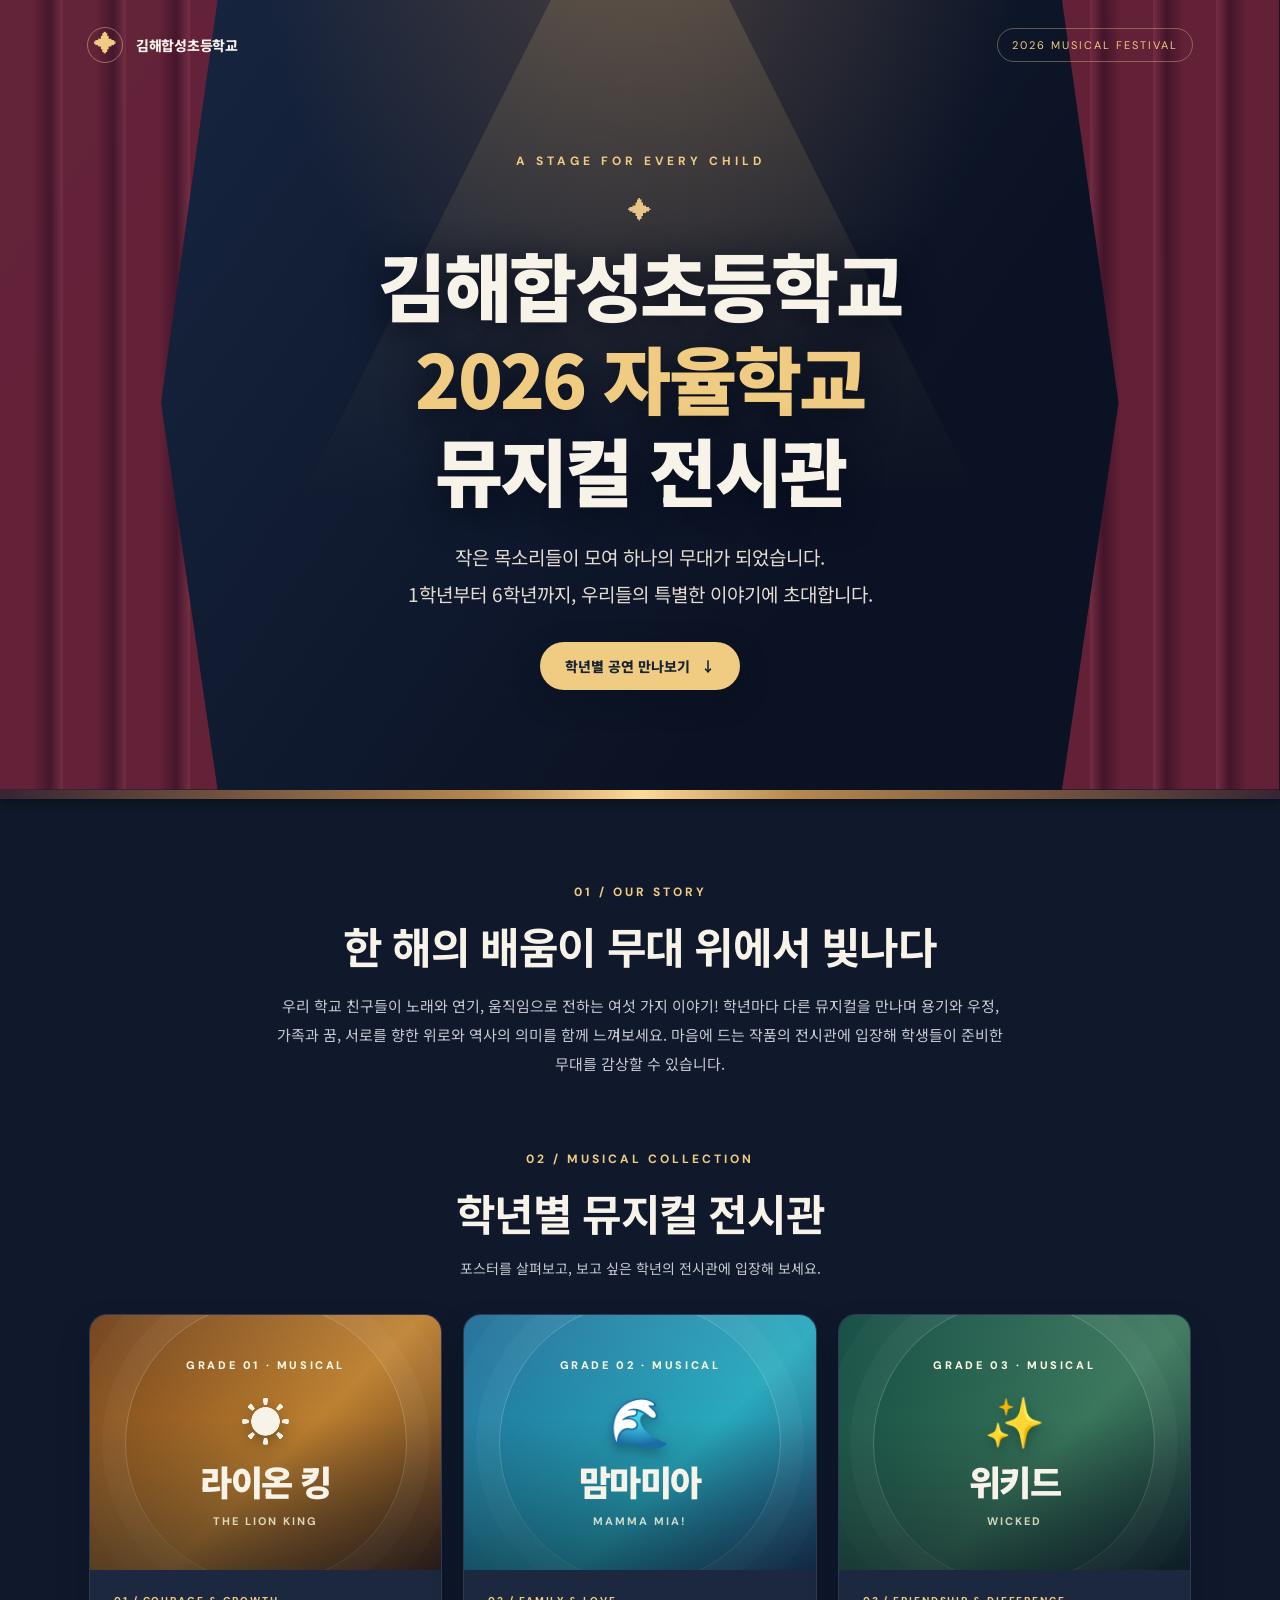
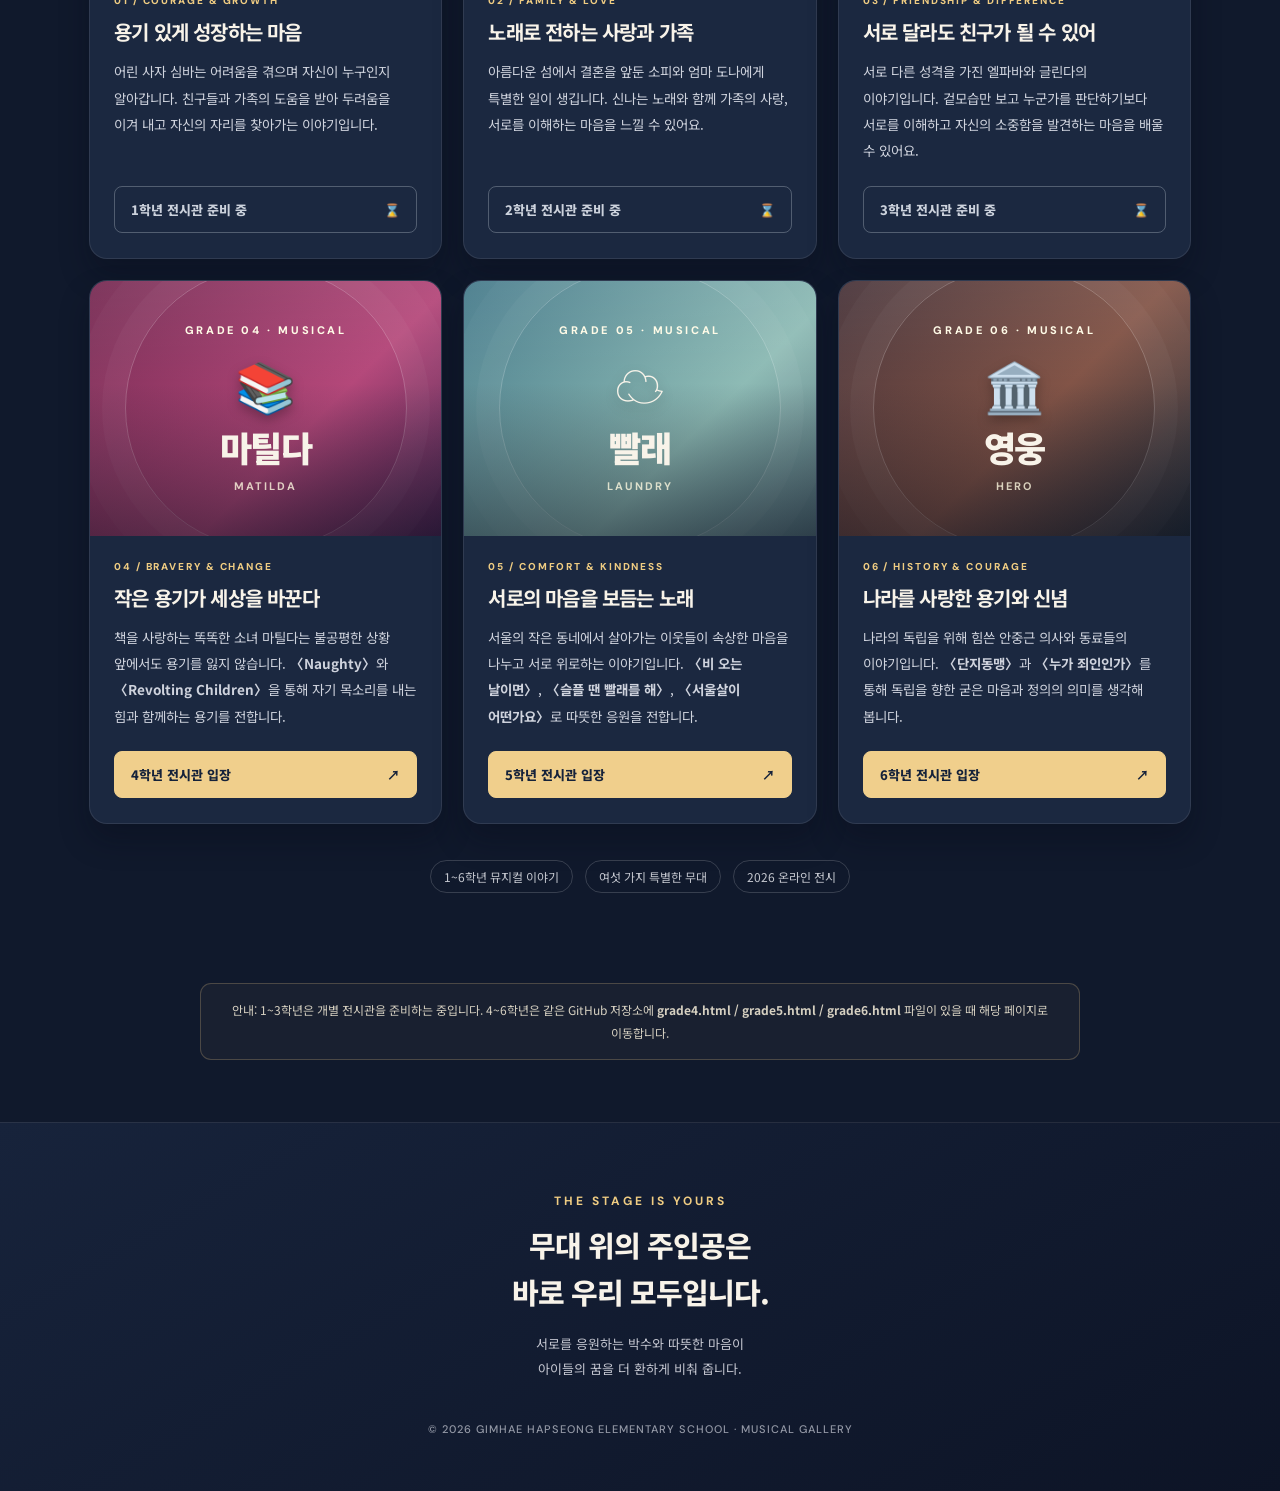
==== index.html @ 102bfb81 "Add files via upload" ====
<!doctype html>
<html lang="ko">
<head>
  <meta charset="utf-8" />
  <meta name="viewport" content="width=device-width, initial-scale=1" />
  <meta name="theme-color" content="#111b32" />
  <meta name="description" content="김해합성초등학교 2026 자율학교 뮤지컬 전시관. 1학년부터 6학년까지, 학생들이 만든 특별한 무대를 만나보세요." />
  <title>김해합성초등학교 2026 자율학교 뮤지컬 전시관</title>
  <style>
    @import url('https://fonts.googleapis.com/css2?family=DM+Sans:wght@400;500;600;700;800&family=Noto+Sans+KR:wght@400;500;600;700;800;900&display=swap');
    :root{color-scheme:dark;--navy:#111b32;--navy2:#17223a;--gold:#efcc82;--ink:#f8f3e9;--muted:#c7c8d1;--line:#ffffff2b}
    *{box-sizing:border-box}html{scroll-behavior:smooth}body{margin:0;background:#10192c;color:var(--ink);font-family:'Noto Sans KR',sans-serif;word-break:keep-all}a{color:inherit;text-decoration:none}button{font:inherit}a:focus-visible,button:focus-visible{outline:3px solid #ffd782;outline-offset:4px}header{position:relative;overflow:hidden;min-height:600px;background:radial-gradient(ellipse at 50% -18%,#9b704b6b 0,transparent 43%),linear-gradient(125deg,#182844,#0b1223 67%);isolation:isolate}header:before,header:after{content:"";position:absolute;inset:0 auto 0 0;width:17%;background:repeating-linear-gradient(90deg,#6b2339 0,#6b2339 15%,#4b162c 23%,#7e3047 29%);box-shadow:35px 0 80px #080d1cbb;opacity:.92;z-index:-1;clip-path:polygon(0 0,100% 0,74% 51%,100% 100%,0 100%)}header:after{left:auto;right:0;transform:scaleX(-1)}.spotlight{position:absolute;left:50%;top:-110px;transform:translateX(-50%);width:min(680px,80vw);height:610px;background:linear-gradient(#e9c37b33,#e9c37b09 80%,transparent);clip-path:polygon(45% 0,55% 0,100% 100%,0 100%);pointer-events:none;z-index:-1}.topbar{max-width:1160px;margin:auto;display:flex;align-items:center;justify-content:space-between;padding:27px 27px 0;gap:20px}.brand{display:flex;align-items:center;gap:13px;font-weight:800;font-size:14px;letter-spacing:-.3px}.brand-mark{width:36px;height:36px;border:1px solid #efcc8275;border-radius:50%;display:grid;place-items:center;color:var(--gold);font-family:serif;font-size:22px}.navlabel{font-family:'DM Sans',sans-serif;font-size:11px;letter-spacing:2px;color:var(--gold);border:1px solid #e9c88f60;border-radius:99px;padding:9px 14px}.hero{max-width:900px;padding:90px 24px 100px;margin:0 auto;text-align:center}.eyebrow{color:var(--gold);font-family:'DM Sans',sans-serif;font-weight:700;font-size:12px;letter-spacing:4px}.divider-star{color:#e8c586;font-size:24px;margin:22px auto 8px}.hero h1{font-size:clamp(34px,6vw,74px);line-height:1.25;letter-spacing:-2.6px;margin:12px auto 22px;font-weight:900;text-shadow:0 6px 35px #060a17}.hero h1 span{color:var(--gold)}.hero .sub{font-size:clamp(15px,2vw,19px);line-height:1.95;color:#e4dcd3;margin:0 auto 30px}.cta{display:inline-flex;gap:11px;align-items:center;justify-content:center;background:var(--gold);color:#1a2333;padding:14px 25px;border-radius:99px;font-weight:800;font-size:14px;box-shadow:0 10px 30px #080c174d;transition:transform .2s}.cta:hover{transform:translateY(-3px)}.stage-line{height:9px;background:linear-gradient(to right,#382433,#b6894e 38%,#ffda97 50%,#b6894e 62%,#382433);box-shadow:0 4px 10px #0007}.intro{max-width:820px;margin:0 auto;text-align:center;padding:85px 24px 45px}.section-num{font:700 12px 'DM Sans',sans-serif;color:var(--gold);letter-spacing:3px}.intro h2,.gallery h2{font-size:clamp(27px,3.8vw,43px);letter-spacing:-1.4px;margin:14px auto 15px}.intro p{color:var(--muted);line-height:1.95;font-size:15px;max-width:740px;margin:0 auto}.gallery{max-width:1150px;padding:28px 24px 90px;margin:auto}.gallery-heading{text-align:center;margin:0 0 36px}.gallery-heading p{color:var(--muted);font-size:14px}.cards{display:grid;grid-template-columns:repeat(3,minmax(0,1fr));gap:21px}.card{background:#1b2840;border:1px solid #ffffff17;border-radius:18px;overflow:hidden;box-shadow:0 16px 30px #050a1550;transition:transform .25s,border-color .25s;display:flex;flex-direction:column}.card:hover{transform:translateY(-6px);border-color:#d8b87980}.poster{min-height:255px;position:relative;display:flex;flex-direction:column;align-items:center;justify-content:center;text-align:center;padding:26px 16px;overflow:hidden;isolation:isolate}.poster:before{content:"";position:absolute;width:280px;height:280px;border-radius:50%;border:1px solid #ffffff39;box-shadow:0 0 0 23px #ffffff08,0 0 0 50px #ffffff06;z-index:-1}.poster:after{content:"";position:absolute;inset:0;background:linear-gradient(180deg,#ffffff10,transparent 40%,#060b1980);z-index:-1}.poster .grade{font:800 11px 'DM Sans',sans-serif;letter-spacing:2.6px;color:#fffbe7}.poster .symbol{font-size:49px;line-height:1.2;margin:18px 0 10px;filter:drop-shadow(0 5px 6px #0004)}.poster h3{font-size:clamp(27px,3vw,35px);line-height:1.3;margin:0;font-weight:900;letter-spacing:-1.5px}.poster .en{font:700 11px 'DM Sans',sans-serif;letter-spacing:2px;margin-top:10px;color:#fffae0c9}.lion{background:linear-gradient(135deg,#6d3b15,#bd802f 55%,#472b19)}.mamma{background:linear-gradient(135deg,#1e6a95,#28a9bd 60%,#1f456f)}.wicked{background:linear-gradient(135deg,#0a453c,#39765b 58%,#142f32)}.matilda{background:linear-gradient(135deg,#762b53,#b4487a 60%,#4d2553)}.laundry{background:linear-gradient(135deg,#477b8b,#8ebbb5 63%,#55737b)}.hero6{background:linear-gradient(135deg,#48343a,#825447 55%,#242f3a)}.card-body{padding:24px 24px 25px;display:flex;flex:1;flex-direction:column}.caption-label{font:800 10px 'DM Sans',sans-serif;letter-spacing:1.9px;color:var(--gold)}.card-body h4{font-size:20px;margin:10px 0 12px;letter-spacing:-.8px}.card-body p{font-size:13.5px;line-height:1.95;color:#cfd3dd;margin:0 0 22px;flex:1}.entry{display:flex;align-items:center;justify-content:space-between;width:100%;background:#f0cf8c;color:#15223a;font-weight:800;padding:13px 16px;border-radius:8px;font-size:13px;border:1px solid #f0cf8c;transition:background .2s}.entry:hover{background:#fff0bd}.entry.off{background:transparent;color:#ccd2dc;border:1px solid #d1d9e14d;cursor:not-allowed}.details{display:flex;justify-content:center;gap:12px;align-items:center;flex-wrap:wrap;margin:36px auto 0;color:#c4c7cf;font-size:12px}.tag{border:1px solid #ffffff2a;padding:7px 13px;border-radius:99px}.closing{background:linear-gradient(150deg,#17233b,#0d1426);border-top:1px solid #ffffff18;text-align:center;padding:70px 24px 55px}.closing .quote{font-size:clamp(20px,3vw,29px);line-height:1.6;font-weight:800;letter-spacing:-1px;margin:12px 0 18px}.closing p{color:#c5c7d1;font-size:13px;line-height:1.9}.closing small{display:block;margin-top:40px;color:#9398a5;font:500 11px 'DM Sans',sans-serif;letter-spacing:1px}.notice{max-width:880px;margin:0 auto 62px;border:1px solid #f0cf8c3b;border-radius:11px;background:#f0cf8c0a;color:#d6d0c1;padding:15px 21px;font-size:12px;line-height:1.9;text-align:center}@media(max-width:880px){.cards{grid-template-columns:repeat(2,minmax(0,1fr))}header{min-height:540px}.hero{padding:75px 23px 95px}}@media(max-width:570px){.topbar{padding:20px 19px 0}.brand{font-size:12px}.navlabel{font-size:9px;letter-spacing:1px;padding:8px 9px}.hero{padding:67px 24px 82px}.hero h1{letter-spacing:-1.6px}.hero .sub{font-size:14px}.cards{grid-template-columns:1fr;gap:18px}.poster{min-height:230px}.intro{padding:64px 20px 32px}.gallery{padding:18px 18px 52px}.gallery-heading{margin-bottom:25px}.card-body{padding:21px}.notice{margin:0 18px 48px}header:before,header:after{width:12%}}
    @media(prefers-reduced-motion:reduce){html{scroll-behavior:auto}.card,.cta{transition:none}}
  </style>
</head>
<body>
  <header>
    <div class="spotlight" aria-hidden="true"></div>
    <div class="topbar"><a class="brand" href="#top"><span class="brand-mark" aria-hidden="true">✦</span> 김해합성초등학교</a><span class="navlabel">2026 MUSICAL FESTIVAL</span></div>
    <div id="top" class="hero">
      <div class="eyebrow">A STAGE FOR EVERY CHILD</div><div class="divider-star" aria-hidden="true">✦</div>
      <h1>김해합성초등학교<br><span>2026 자율학교</span><br>뮤지컬 전시관</h1>
      <p class="sub">작은 목소리들이 모여 하나의 무대가 되었습니다.<br>1학년부터 6학년까지, 우리들의 특별한 이야기에 초대합니다.</p>
      <a class="cta" href="#gallery">학년별 공연 만나보기 <span aria-hidden="true">↓</span></a>
    </div>
  </header>
  <div class="stage-line" aria-hidden="true"></div>
  <main>
    <section class="intro" aria-labelledby="intro-title"><div class="section-num">01 / OUR STORY</div><h2 id="intro-title">한 해의 배움이 무대 위에서 빛나다</h2><p>우리 학교 친구들이 노래와 연기, 움직임으로 전하는 여섯 가지 이야기! 학년마다 다른 뮤지컬을 만나며 용기와 우정, 가족과 꿈, 서로를 향한 위로와 역사의 의미를 함께 느껴보세요. 마음에 드는 작품의 전시관에 입장해 학생들이 준비한 무대를 감상할 수 있습니다.</p></section>
    <section class="gallery" id="gallery" aria-labelledby="gallery-title"><div class="gallery-heading"><div class="section-num">02 / MUSICAL COLLECTION</div><h2 id="gallery-title">학년별 뮤지컬 전시관</h2><p>포스터를 살펴보고, 보고 싶은 학년의 전시관에 입장해 보세요.</p></div>
      <div class="cards">
        <article class="card"><div class="poster lion"><div class="grade">GRADE 01 · MUSICAL</div><div class="symbol" aria-hidden="true">☀️</div><h3>라이온 킹</h3><div class="en">THE LION KING</div></div><div class="card-body"><div class="caption-label">01 / COURAGE & GROWTH</div><h4>용기 있게 성장하는 마음</h4><p>어린 사자 심바는 어려움을 겪으며 자신이 누구인지 알아갑니다. 친구들과 가족의 도움을 받아 두려움을 이겨 내고 자신의 자리를 찾아가는 이야기입니다.</p><button class="entry off" type="button" disabled>1학년 전시관 준비 중 <span aria-hidden="true">⌛</span></button></div></article>
        <article class="card"><div class="poster mamma"><div class="grade">GRADE 02 · MUSICAL</div><div class="symbol" aria-hidden="true">🌊</div><h3>맘마미아</h3><div class="en">MAMMA MIA!</div></div><div class="card-body"><div class="caption-label">02 / FAMILY & LOVE</div><h4>노래로 전하는 사랑과 가족</h4><p>아름다운 섬에서 결혼을 앞둔 소피와 엄마 도나에게 특별한 일이 생깁니다. 신나는 노래와 함께 가족의 사랑, 서로를 이해하는 마음을 느낄 수 있어요.</p><button class="entry off" type="button" disabled>2학년 전시관 준비 중 <span aria-hidden="true">⌛</span></button></div></article>
        <article class="card"><div class="poster wicked"><div class="grade">GRADE 03 · MUSICAL</div><div class="symbol" aria-hidden="true">✨</div><h3>위키드</h3><div class="en">WICKED</div></div><div class="card-body"><div class="caption-label">03 / FRIENDSHIP & DIFFERENCE</div><h4>서로 달라도 친구가 될 수 있어</h4><p>서로 다른 성격을 가진 엘파바와 글린다의 이야기입니다. 겉모습만 보고 누군가를 판단하기보다 서로를 이해하고 자신의 소중함을 발견하는 마음을 배울 수 있어요.</p><button class="entry off" type="button" disabled>3학년 전시관 준비 중 <span aria-hidden="true">⌛</span></button></div></article>
        <article class="card"><div class="poster matilda"><div class="grade">GRADE 04 · MUSICAL</div><div class="symbol" aria-hidden="true">📚</div><h3>마틸다</h3><div class="en">MATILDA</div></div><div class="card-body"><div class="caption-label">04 / BRAVERY & CHANGE</div><h4>작은 용기가 세상을 바꾼다</h4><p>책을 사랑하는 똑똑한 소녀 마틸다는 불공평한 상황 앞에서도 용기를 잃지 않습니다. <strong>〈Naughty〉</strong>와 <strong>〈Revolting Children〉</strong>을 통해 자기 목소리를 내는 힘과 함께하는 용기를 전합니다.</p><a class="entry" href="grade4.html" aria-label="4학년 마틸다 전시관 입장">4학년 전시관 입장 <span aria-hidden="true">↗</span></a></div></article>
        <article class="card"><div class="poster laundry"><div class="grade">GRADE 05 · MUSICAL</div><div class="symbol" aria-hidden="true">☁️</div><h3>빨래</h3><div class="en">LAUNDRY</div></div><div class="card-body"><div class="caption-label">05 / COMFORT & KINDNESS</div><h4>서로의 마음을 보듬는 노래</h4><p>서울의 작은 동네에서 살아가는 이웃들이 속상한 마음을 나누고 서로 위로하는 이야기입니다. <strong>〈비 오는 날이면〉</strong>, <strong>〈슬플 땐 빨래를 해〉</strong>, <strong>〈서울살이 어떤가요〉</strong>로 따뜻한 응원을 전합니다.</p><a class="entry" href="grade5.html" aria-label="5학년 빨래 전시관 입장">5학년 전시관 입장 <span aria-hidden="true">↗</span></a></div></article>
        <article class="card"><div class="poster hero6"><div class="grade">GRADE 06 · MUSICAL</div><div class="symbol" aria-hidden="true">🏛️</div><h3>영웅</h3><div class="en">HERO</div></div><div class="card-body"><div class="caption-label">06 / HISTORY & COURAGE</div><h4>나라를 사랑한 용기와 신념</h4><p>나라의 독립을 위해 힘쓴 안중근 의사와 동료들의 이야기입니다. <strong>〈단지동맹〉</strong>과 <strong>〈누가 죄인인가〉</strong>를 통해 독립을 향한 굳은 마음과 정의의 의미를 생각해 봅니다.</p><a class="entry" href="grade6.html" aria-label="6학년 영웅 전시관 입장">6학년 전시관 입장 <span aria-hidden="true">↗</span></a></div></article>
      </div>
      <div class="details"><span class="tag">1~6학년 뮤지컬 이야기</span><span class="tag">여섯 가지 특별한 무대</span><span class="tag">2026 온라인 전시</span></div>
    </section>
    <div class="notice">안내: 1~3학년은 개별 전시관을 준비하는 중입니다. 4~6학년은 같은 GitHub 저장소에 <strong>grade4.html / grade5.html / grade6.html</strong> 파일이 있을 때 해당 페이지로 이동합니다.</div>
  </main>
  <footer class="closing"><div class="section-num">THE STAGE IS YOURS</div><div class="quote">무대 위의 주인공은<br>바로 우리 모두입니다.</div><p>서로를 응원하는 박수와 따뜻한 마음이<br>아이들의 꿈을 더 환하게 비춰 줍니다.</p><small>© 2026 GIMHAE HAPSEONG ELEMENTARY SCHOOL · MUSICAL GALLERY</small></footer>
</body>
</html>
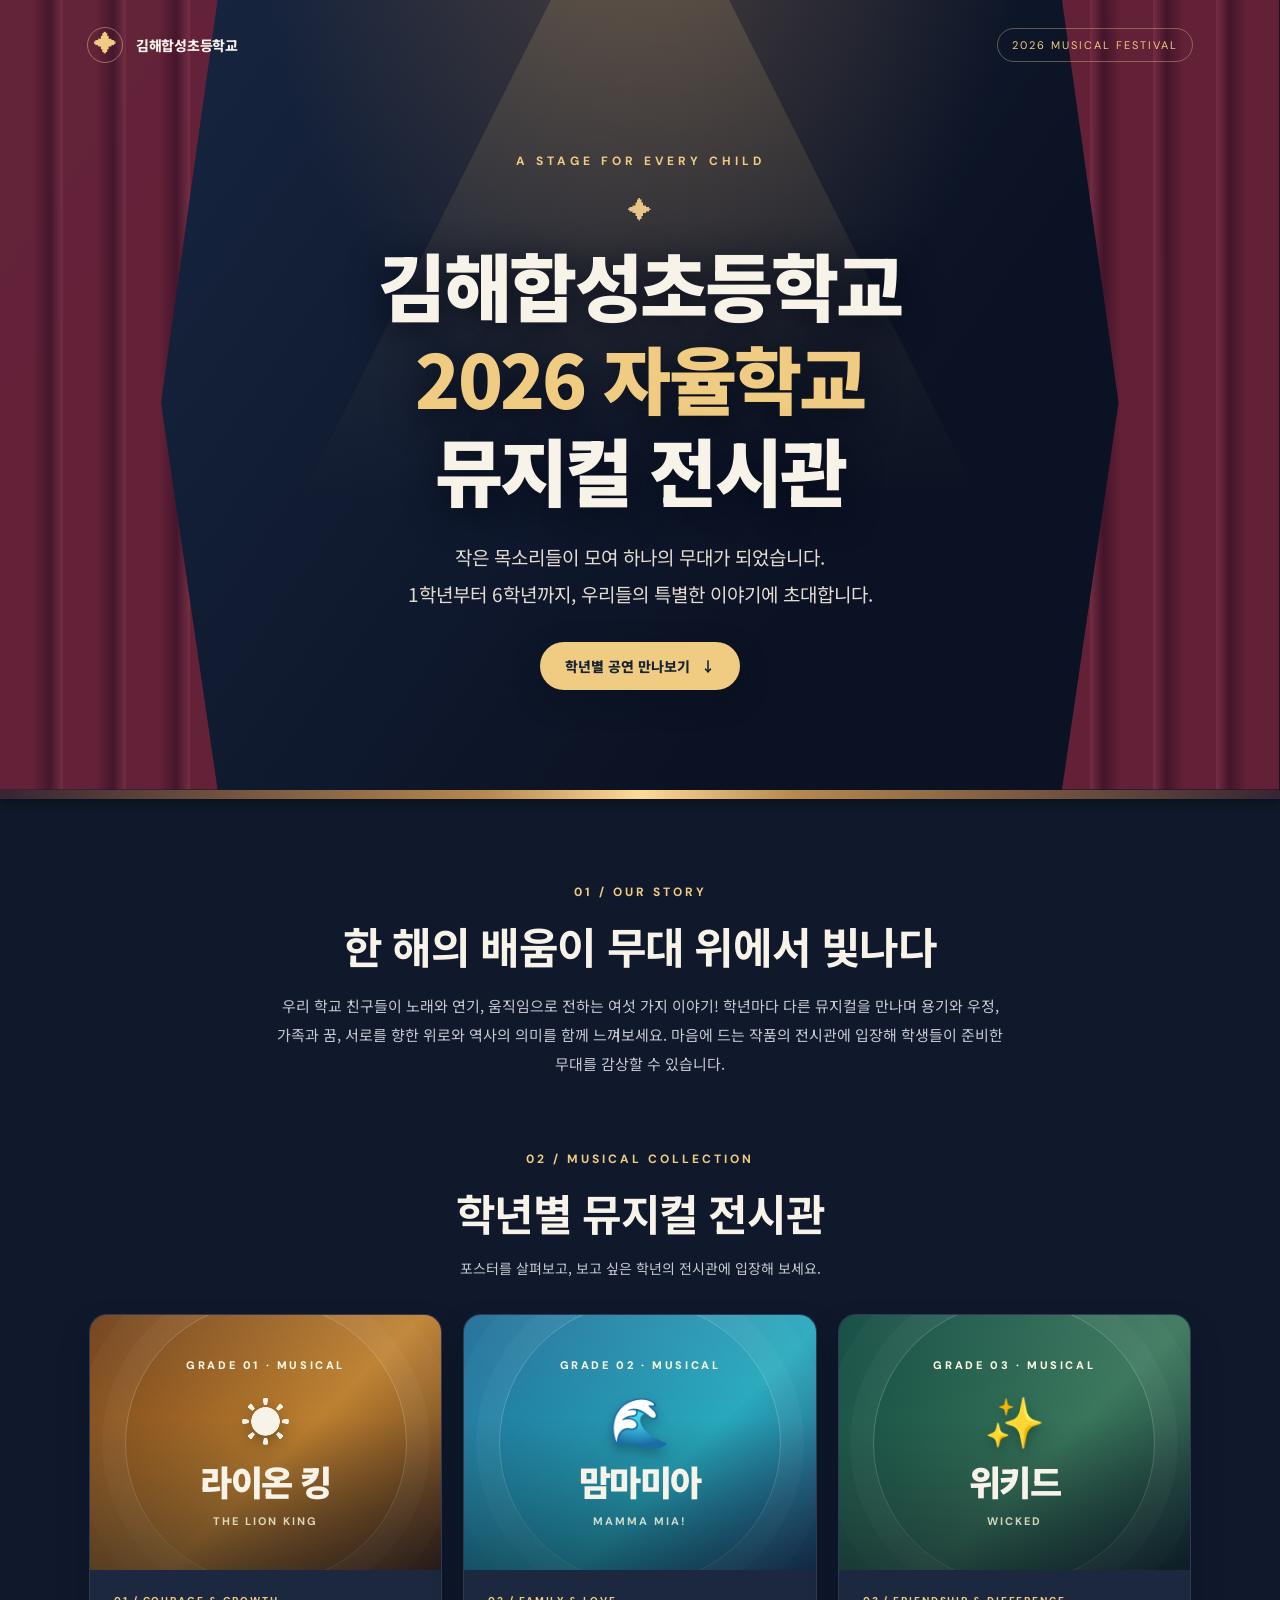
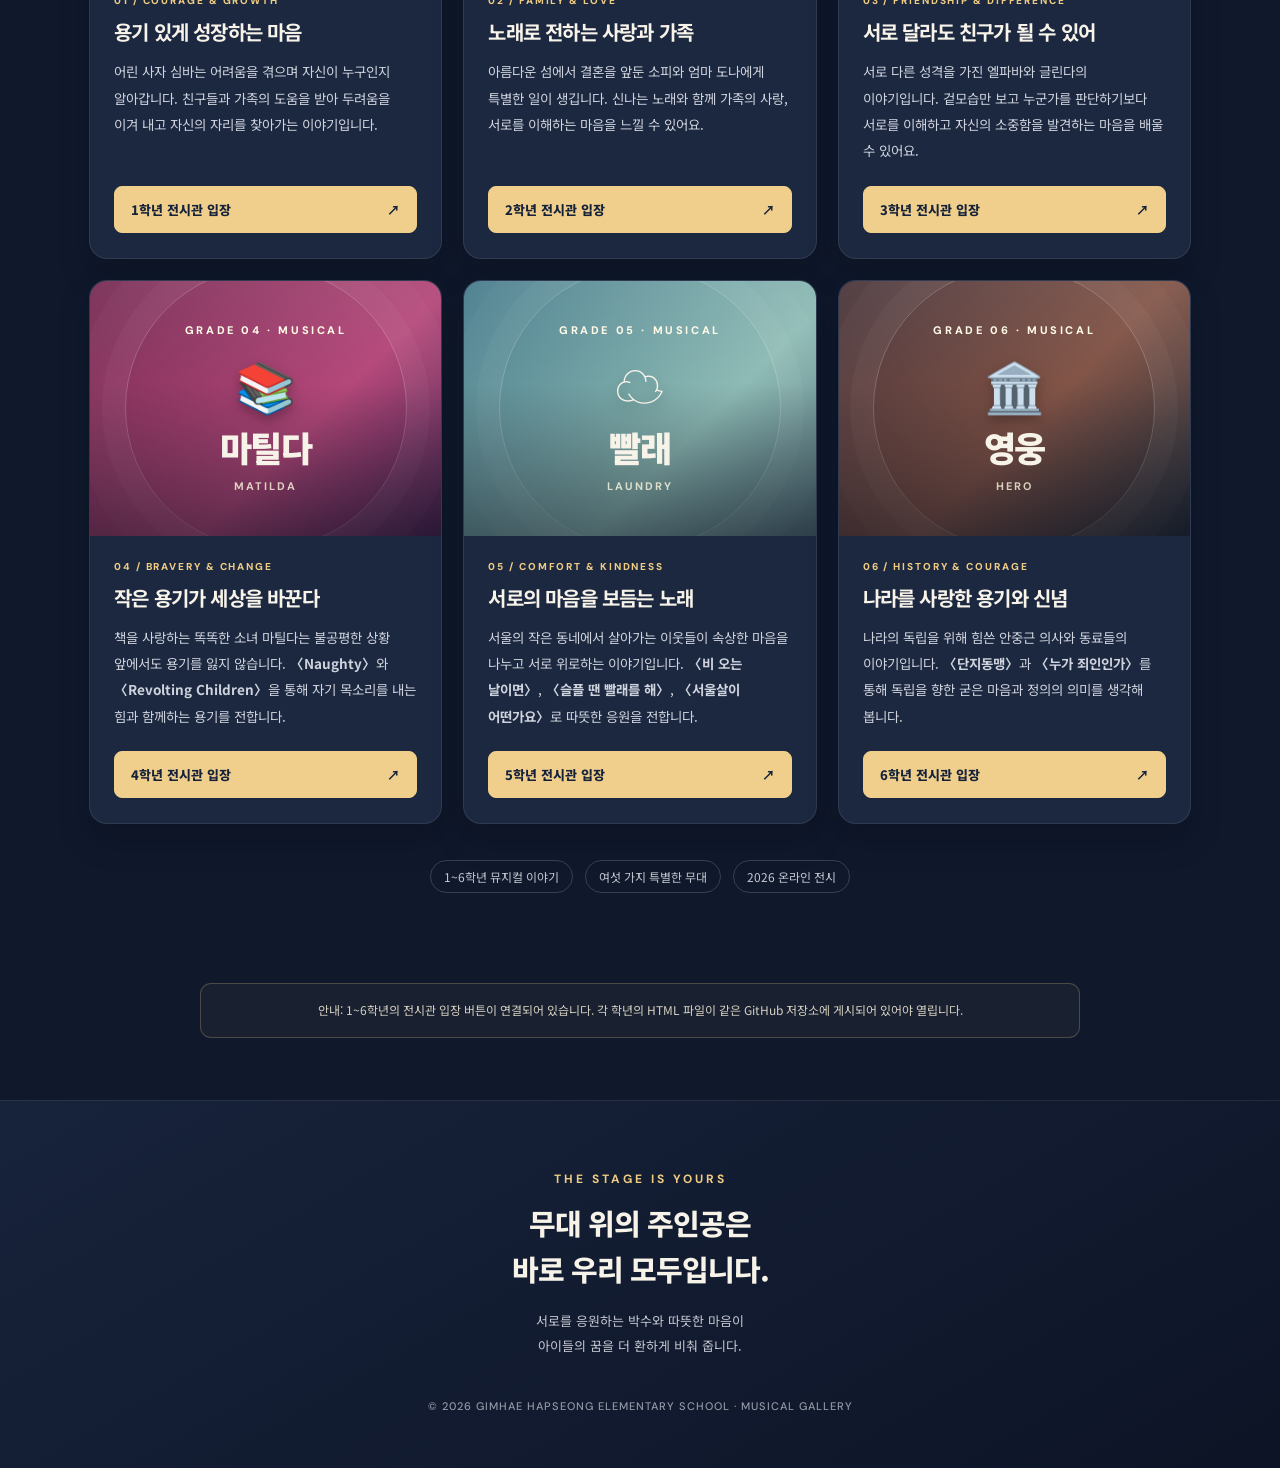
==== commit 0b06d97c: "Add files via upload" ====
--- a/index.html
+++ b/index.html
@@ -29,16 +29,16 @@
     <section class="intro" aria-labelledby="intro-title"><div class="section-num">01 / OUR STORY</div><h2 id="intro-title">한 해의 배움이 무대 위에서 빛나다</h2><p>우리 학교 친구들이 노래와 연기, 움직임으로 전하는 여섯 가지 이야기! 학년마다 다른 뮤지컬을 만나며 용기와 우정, 가족과 꿈, 서로를 향한 위로와 역사의 의미를 함께 느껴보세요. 마음에 드는 작품의 전시관에 입장해 학생들이 준비한 무대를 감상할 수 있습니다.</p></section>
     <section class="gallery" id="gallery" aria-labelledby="gallery-title"><div class="gallery-heading"><div class="section-num">02 / MUSICAL COLLECTION</div><h2 id="gallery-title">학년별 뮤지컬 전시관</h2><p>포스터를 살펴보고, 보고 싶은 학년의 전시관에 입장해 보세요.</p></div>
       <div class="cards">
-        <article class="card"><div class="poster lion"><div class="grade">GRADE 01 · MUSICAL</div><div class="symbol" aria-hidden="true">☀️</div><h3>라이온 킹</h3><div class="en">THE LION KING</div></div><div class="card-body"><div class="caption-label">01 / COURAGE & GROWTH</div><h4>용기 있게 성장하는 마음</h4><p>어린 사자 심바는 어려움을 겪으며 자신이 누구인지 알아갑니다. 친구들과 가족의 도움을 받아 두려움을 이겨 내고 자신의 자리를 찾아가는 이야기입니다.</p><button class="entry off" type="button" disabled>1학년 전시관 준비 중 <span aria-hidden="true">⌛</span></button></div></article>
-        <article class="card"><div class="poster mamma"><div class="grade">GRADE 02 · MUSICAL</div><div class="symbol" aria-hidden="true">🌊</div><h3>맘마미아</h3><div class="en">MAMMA MIA!</div></div><div class="card-body"><div class="caption-label">02 / FAMILY & LOVE</div><h4>노래로 전하는 사랑과 가족</h4><p>아름다운 섬에서 결혼을 앞둔 소피와 엄마 도나에게 특별한 일이 생깁니다. 신나는 노래와 함께 가족의 사랑, 서로를 이해하는 마음을 느낄 수 있어요.</p><button class="entry off" type="button" disabled>2학년 전시관 준비 중 <span aria-hidden="true">⌛</span></button></div></article>
-        <article class="card"><div class="poster wicked"><div class="grade">GRADE 03 · MUSICAL</div><div class="symbol" aria-hidden="true">✨</div><h3>위키드</h3><div class="en">WICKED</div></div><div class="card-body"><div class="caption-label">03 / FRIENDSHIP & DIFFERENCE</div><h4>서로 달라도 친구가 될 수 있어</h4><p>서로 다른 성격을 가진 엘파바와 글린다의 이야기입니다. 겉모습만 보고 누군가를 판단하기보다 서로를 이해하고 자신의 소중함을 발견하는 마음을 배울 수 있어요.</p><button class="entry off" type="button" disabled>3학년 전시관 준비 중 <span aria-hidden="true">⌛</span></button></div></article>
+        <article class="card"><div class="poster lion"><div class="grade">GRADE 01 · MUSICAL</div><div class="symbol" aria-hidden="true">☀️</div><h3>라이온 킹</h3><div class="en">THE LION KING</div></div><div class="card-body"><div class="caption-label">01 / COURAGE & GROWTH</div><h4>용기 있게 성장하는 마음</h4><p>어린 사자 심바는 어려움을 겪으며 자신이 누구인지 알아갑니다. 친구들과 가족의 도움을 받아 두려움을 이겨 내고 자신의 자리를 찾아가는 이야기입니다.</p><a class="entry" href="grade1.html" aria-label="1학년 전시관 입장">1학년 전시관 입장 <span aria-hidden="true">↗</span></a></div></article>
+        <article class="card"><div class="poster mamma"><div class="grade">GRADE 02 · MUSICAL</div><div class="symbol" aria-hidden="true">🌊</div><h3>맘마미아</h3><div class="en">MAMMA MIA!</div></div><div class="card-body"><div class="caption-label">02 / FAMILY & LOVE</div><h4>노래로 전하는 사랑과 가족</h4><p>아름다운 섬에서 결혼을 앞둔 소피와 엄마 도나에게 특별한 일이 생깁니다. 신나는 노래와 함께 가족의 사랑, 서로를 이해하는 마음을 느낄 수 있어요.</p><a class="entry" href="grade2.html" aria-label="2학년 전시관 입장">2학년 전시관 입장 <span aria-hidden="true">↗</span></a></div></article>
+        <article class="card"><div class="poster wicked"><div class="grade">GRADE 03 · MUSICAL</div><div class="symbol" aria-hidden="true">✨</div><h3>위키드</h3><div class="en">WICKED</div></div><div class="card-body"><div class="caption-label">03 / FRIENDSHIP & DIFFERENCE</div><h4>서로 달라도 친구가 될 수 있어</h4><p>서로 다른 성격을 가진 엘파바와 글린다의 이야기입니다. 겉모습만 보고 누군가를 판단하기보다 서로를 이해하고 자신의 소중함을 발견하는 마음을 배울 수 있어요.</p><a class="entry" href="grade3.html" aria-label="3학년 전시관 입장">3학년 전시관 입장 <span aria-hidden="true">↗</span></a></div></article>
         <article class="card"><div class="poster matilda"><div class="grade">GRADE 04 · MUSICAL</div><div class="symbol" aria-hidden="true">📚</div><h3>마틸다</h3><div class="en">MATILDA</div></div><div class="card-body"><div class="caption-label">04 / BRAVERY & CHANGE</div><h4>작은 용기가 세상을 바꾼다</h4><p>책을 사랑하는 똑똑한 소녀 마틸다는 불공평한 상황 앞에서도 용기를 잃지 않습니다. <strong>〈Naughty〉</strong>와 <strong>〈Revolting Children〉</strong>을 통해 자기 목소리를 내는 힘과 함께하는 용기를 전합니다.</p><a class="entry" href="grade4.html" aria-label="4학년 마틸다 전시관 입장">4학년 전시관 입장 <span aria-hidden="true">↗</span></a></div></article>
         <article class="card"><div class="poster laundry"><div class="grade">GRADE 05 · MUSICAL</div><div class="symbol" aria-hidden="true">☁️</div><h3>빨래</h3><div class="en">LAUNDRY</div></div><div class="card-body"><div class="caption-label">05 / COMFORT & KINDNESS</div><h4>서로의 마음을 보듬는 노래</h4><p>서울의 작은 동네에서 살아가는 이웃들이 속상한 마음을 나누고 서로 위로하는 이야기입니다. <strong>〈비 오는 날이면〉</strong>, <strong>〈슬플 땐 빨래를 해〉</strong>, <strong>〈서울살이 어떤가요〉</strong>로 따뜻한 응원을 전합니다.</p><a class="entry" href="grade5.html" aria-label="5학년 빨래 전시관 입장">5학년 전시관 입장 <span aria-hidden="true">↗</span></a></div></article>
         <article class="card"><div class="poster hero6"><div class="grade">GRADE 06 · MUSICAL</div><div class="symbol" aria-hidden="true">🏛️</div><h3>영웅</h3><div class="en">HERO</div></div><div class="card-body"><div class="caption-label">06 / HISTORY & COURAGE</div><h4>나라를 사랑한 용기와 신념</h4><p>나라의 독립을 위해 힘쓴 안중근 의사와 동료들의 이야기입니다. <strong>〈단지동맹〉</strong>과 <strong>〈누가 죄인인가〉</strong>를 통해 독립을 향한 굳은 마음과 정의의 의미를 생각해 봅니다.</p><a class="entry" href="grade6.html" aria-label="6학년 영웅 전시관 입장">6학년 전시관 입장 <span aria-hidden="true">↗</span></a></div></article>
       </div>
       <div class="details"><span class="tag">1~6학년 뮤지컬 이야기</span><span class="tag">여섯 가지 특별한 무대</span><span class="tag">2026 온라인 전시</span></div>
     </section>
-    <div class="notice">안내: 1~3학년은 개별 전시관을 준비하는 중입니다. 4~6학년은 같은 GitHub 저장소에 <strong>grade4.html / grade5.html / grade6.html</strong> 파일이 있을 때 해당 페이지로 이동합니다.</div>
+    <div class="notice">안내: 1~6학년의 전시관 입장 버튼이 연결되어 있습니다. 각 학년의 HTML 파일이 같은 GitHub 저장소에 게시되어 있어야 열립니다.</div>
   </main>
   <footer class="closing"><div class="section-num">THE STAGE IS YOURS</div><div class="quote">무대 위의 주인공은<br>바로 우리 모두입니다.</div><p>서로를 응원하는 박수와 따뜻한 마음이<br>아이들의 꿈을 더 환하게 비춰 줍니다.</p><small>© 2026 GIMHAE HAPSEONG ELEMENTARY SCHOOL · MUSICAL GALLERY</small></footer>
 </body>
